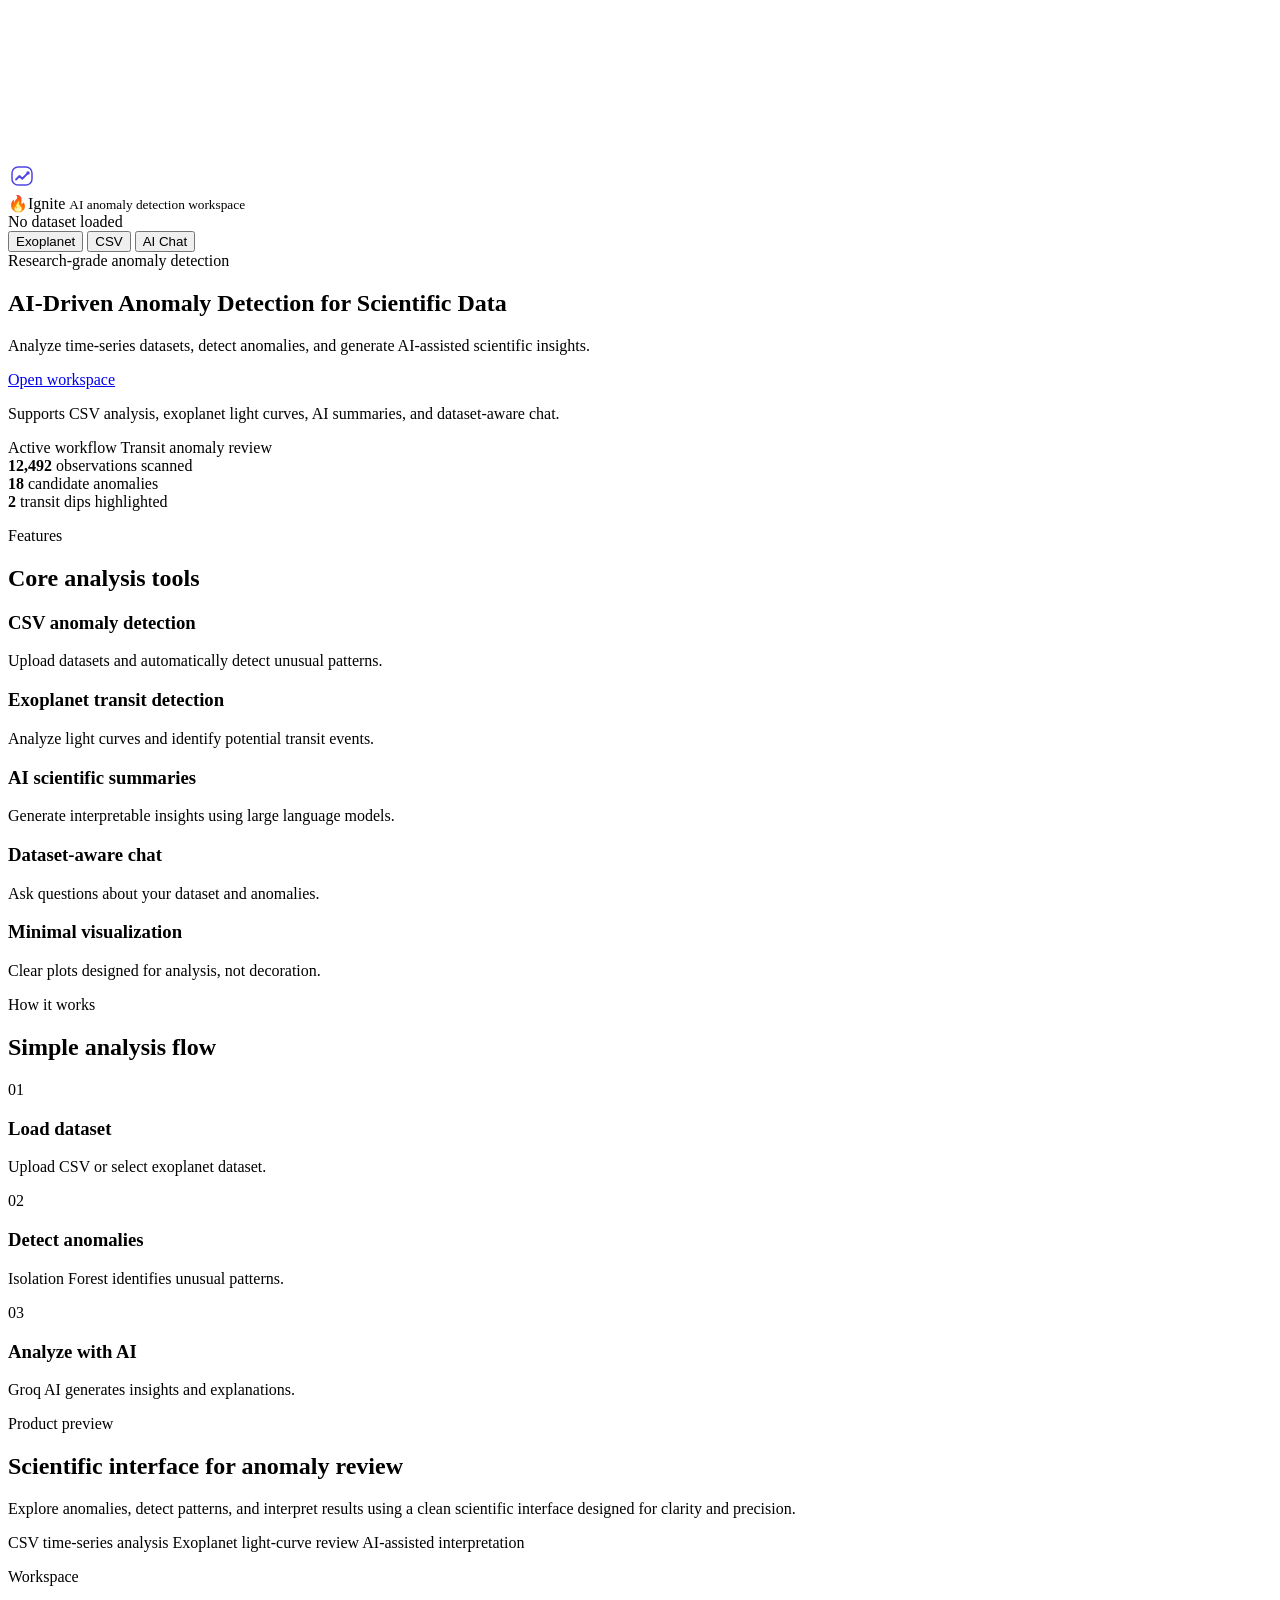
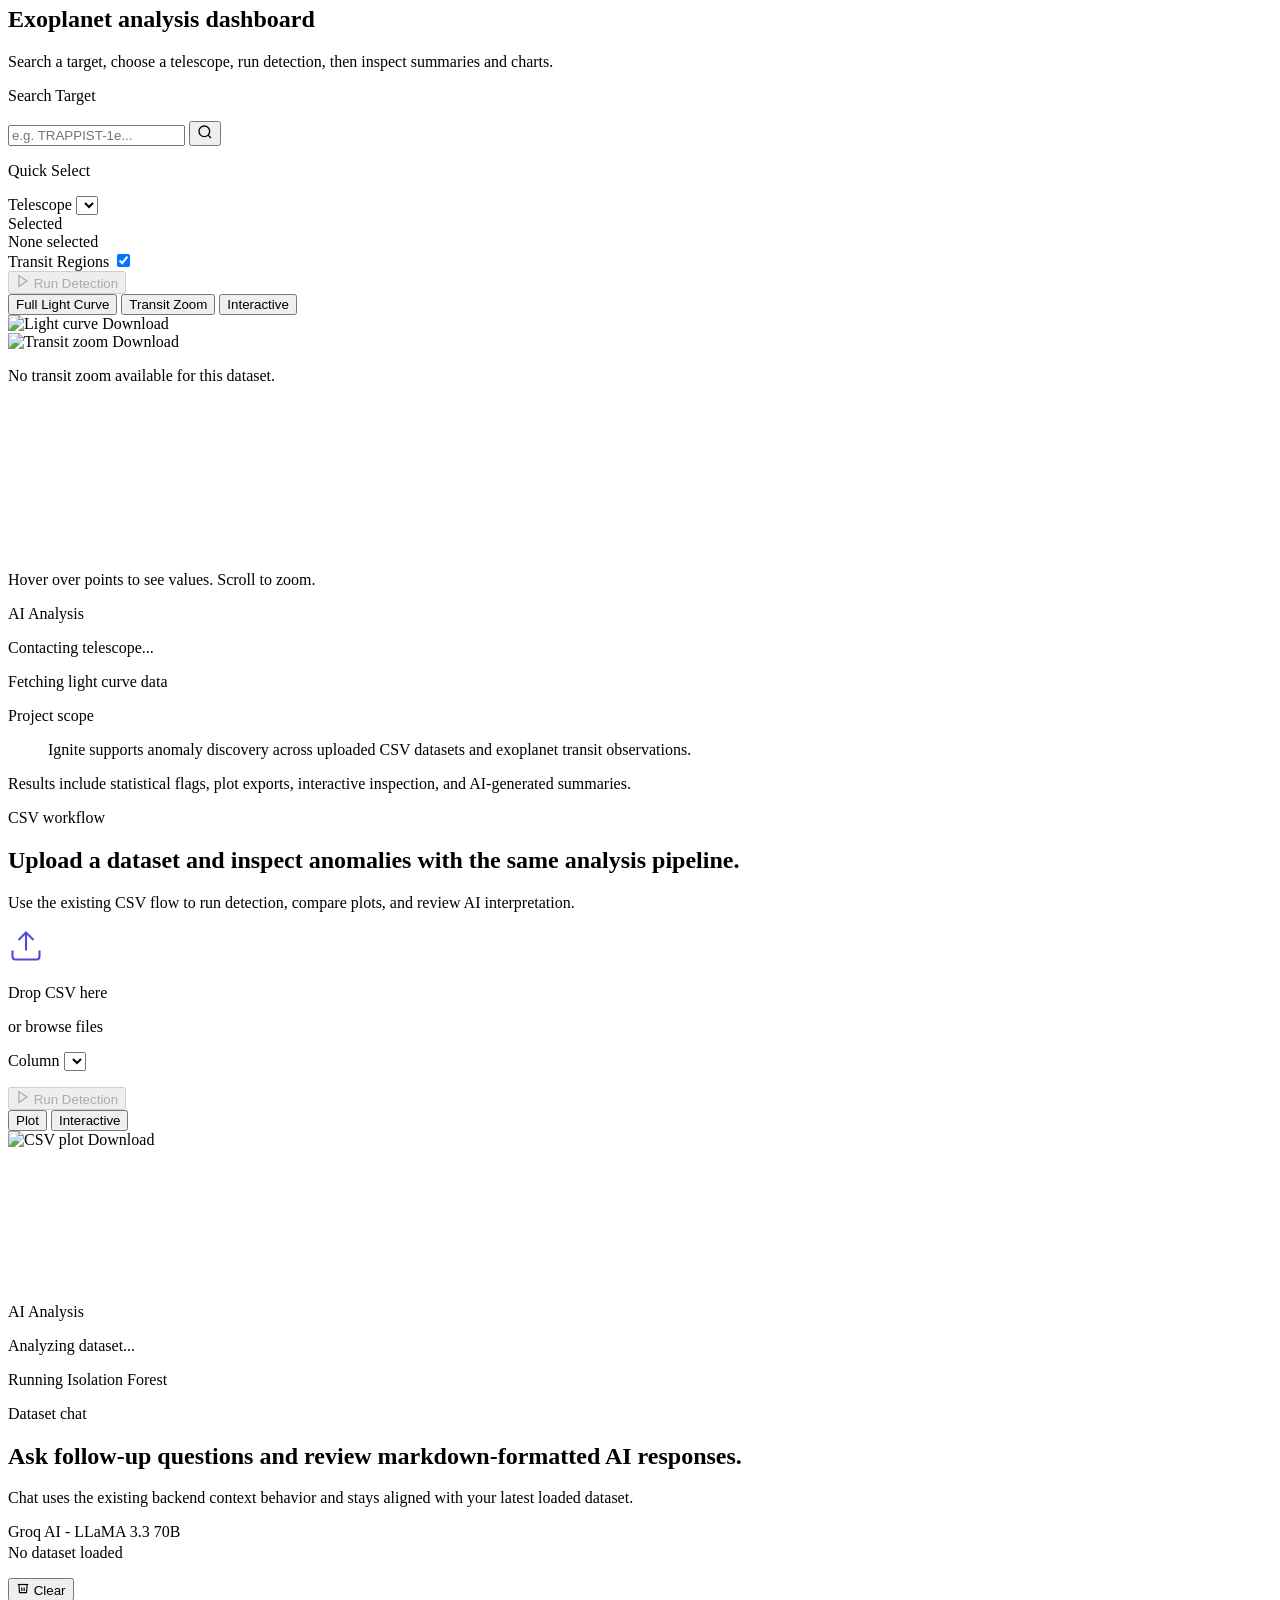
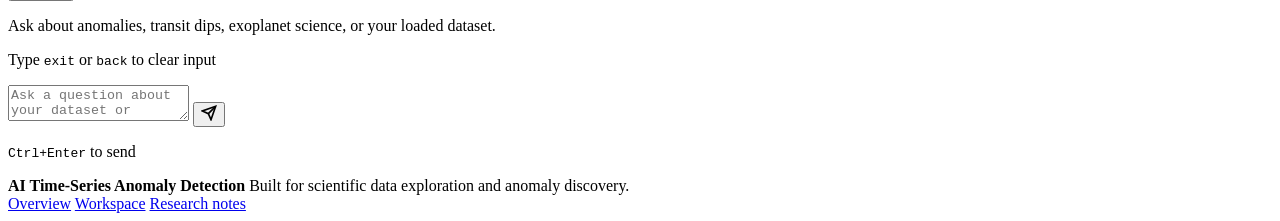
==== frontend/index.html @ 9e77a652 "Final" ====
<!DOCTYPE html>
<html lang="en">
<head>
  <meta charset="UTF-8" />
  <meta name="viewport" content="width=device-width, initial-scale=1.0" />
  <meta name="description" content="Ignite: Research-grade AI-driven time-series anomaly detection platform. Analyze exoplanet datasets or upload CSVs for automated insights." />
  <title>&#128293;Ignite - AI Anomaly Detection</title>
  <link rel="icon" href="/static/favicon.svg" type="image/svg+xml" />
  <link rel="stylesheet" href="/static/style.css" />
  <link rel="preconnect" href="https://fonts.googleapis.com" />
  <link rel="preconnect" href="https://fonts.gstatic.com" crossorigin />
  <link href="https://fonts.googleapis.com/css2?family=Inter:wght@400;500;600;700;800&display=swap" rel="stylesheet" />
  <script src="https://cdn.jsdelivr.net/npm/chart.js@4.4.0/dist/chart.umd.min.js"></script>
  <script src="https://cdn.jsdelivr.net/npm/marked/marked.min.js"></script>
</head>
<body id="top">
  <canvas id="nebula"></canvas>

  <header class="topbar">
    <div class="topbar-left">
      <div class="logo">
        <svg width="28" height="28" viewBox="0 0 28 28" fill="none" aria-hidden="true">
          <rect x="4" y="5" width="20" height="18" rx="6" stroke="#4f46e5" stroke-width="1.5"/>
          <path d="M8 17.5L11.5 14L14.25 16.75L20 11" stroke="#4f46e5" stroke-width="1.8" stroke-linecap="round" stroke-linejoin="round"/>
          <circle cx="20" cy="11" r="1.7" fill="#4f46e5"/>
        </svg>
        <div>
          <span>&#128293;Ignite</span>
          <small>AI anomaly detection workspace</small>
        </div>
      </div>
      <div class="topbar-pill" id="mission-pill">
        <span class="pill-dot"></span>
        <span id="mission-text">No dataset loaded</span>
      </div>
    </div>
    <nav class="topbar-nav">
      <button class="nav-btn active" data-view="exoplanet">Exoplanet</button>
      <button class="nav-btn" data-view="csv">CSV</button>
      <button class="nav-btn" data-view="chat">AI Chat</button>
    </nav>
  </header>

  <main id="view-exoplanet" class="view active">
    <section class="hero-shell">
      <div class="hero-copy">
        <div class="eyebrow">Research-grade anomaly detection</div>
        <h1>AI-Driven Anomaly Detection for Scientific Data</h1>
        <p class="hero-text">
          Analyze time-series datasets, detect anomalies, and generate AI-assisted scientific insights.
        </p>
        <div class="hero-actions">
          <a class="primary-cta" href="#workspace">Open workspace</a>
          <p class="hero-note">Supports CSV analysis, exoplanet light curves, AI summaries, and dataset-aware chat.</p>
        </div>
      </div>
      <div class="hero-visual">
        <div class="preview-panel">
          <div class="preview-header">
            <span>Active workflow</span>
            <span>Transit anomaly review</span>
          </div>
          <div class="preview-chart">
            <span class="preview-grid"></span>
            <span class="preview-line"></span>
            <span class="preview-point point-a"></span>
            <span class="preview-point point-b"></span>
            <span class="preview-point point-c"></span>
          </div>
          <div class="preview-metrics">
            <div>
              <strong>12,492</strong>
              <span>observations scanned</span>
            </div>
            <div>
              <strong>18</strong>
              <span>candidate anomalies</span>
            </div>
            <div>
              <strong>2</strong>
              <span>transit dips highlighted</span>
            </div>
          </div>
        </div>
      </div>
    </section>

    <section class="info-grid">
      <article class="info-card">
        <p class="section-tag">Features</p>
        <h2>Core analysis tools</h2>
        <div class="feature-list">
          <div class="feature-item">
            <span class="feature-icon"></span>
            <div>
              <h3>CSV anomaly detection</h3>
              <p>Upload datasets and automatically detect unusual patterns.</p>
            </div>
          </div>
          <div class="feature-item">
            <span class="feature-icon"></span>
            <div>
              <h3>Exoplanet transit detection</h3>
              <p>Analyze light curves and identify potential transit events.</p>
            </div>
          </div>
          <div class="feature-item">
            <span class="feature-icon"></span>
            <div>
              <h3>AI scientific summaries</h3>
              <p>Generate interpretable insights using large language models.</p>
            </div>
          </div>
          <div class="feature-item">
            <span class="feature-icon"></span>
            <div>
              <h3>Dataset-aware chat</h3>
              <p>Ask questions about your dataset and anomalies.</p>
            </div>
          </div>
          <div class="feature-item">
            <span class="feature-icon"></span>
            <div>
              <h3>Minimal visualization</h3>
              <p>Clear plots designed for analysis, not decoration.</p>
            </div>
          </div>
        </div>
      </article>

      <article class="info-card">
        <p class="section-tag">How it works</p>
        <h2>Simple analysis flow</h2>
        <div class="steps-list">
          <div class="step-item">
            <span class="step-num">01</span>
            <div>
              <h3>Load dataset</h3>
              <p>Upload CSV or select exoplanet dataset.</p>
            </div>
          </div>
          <div class="step-item">
            <span class="step-num">02</span>
            <div>
              <h3>Detect anomalies</h3>
              <p>Isolation Forest identifies unusual patterns.</p>
            </div>
          </div>
          <div class="step-item">
            <span class="step-num">03</span>
            <div>
              <h3>Analyze with AI</h3>
              <p>Groq AI generates insights and explanations.</p>
            </div>
          </div>
        </div>
      </article>
    </section>

    <section class="product-preview">
      <div class="preview-copy">
        <p class="section-tag">Product preview</p>
        <h2>Scientific interface for anomaly review</h2>
        <p>
          Explore anomalies, detect patterns, and interpret results using a clean scientific interface designed for
          clarity and precision.
        </p>
      </div>
      <div class="trust-strip">
        <span>CSV time-series analysis</span>
        <span>Exoplanet light-curve review</span>
        <span>AI-assisted interpretation</span>
      </div>
    </section>

    <section id="workspace" class="workspace-shell">
      <div class="workspace-head">
        <div>
          <p class="section-tag">Workspace</p>
          <h2>Exoplanet analysis dashboard</h2>
        </div>
        <p class="workspace-note">Search a target, choose a telescope, run detection, then inspect summaries and charts.</p>
      </div>

      <div class="workspace-grid">
        <aside class="sidebar">
          <div class="sidebar-section">
            <p class="sidebar-label">Search Target</p>
            <div class="search-row">
              <input id="planet-search" type="text" placeholder="e.g. TRAPPIST-1e..." autocomplete="off" />
              <button id="btn-search" class="icon-btn" title="Search">
                <svg width="16" height="16" fill="none" stroke="currentColor" stroke-width="2" viewBox="0 0 24 24">
                  <circle cx="11" cy="11" r="8"/><path d="m21 21-4.35-4.35"/>
                </svg>
              </button>
            </div>
            <div id="search-results" class="search-results hidden"></div>
          </div>

          <div class="sidebar-section">
            <p class="sidebar-label">Quick Select</p>
            <div id="planet-cards" class="planet-cards"></div>
          </div>
        </aside>

        <div class="content-area">
          <div class="controls-bar">
            <div class="control-group">
              <label class="ctrl-label">Telescope</label>
              <select id="telescope-select" class="ctrl-select"></select>
            </div>
            <div class="control-group">
              <label class="ctrl-label">Selected</label>
              <div id="selected-planet-display" class="selected-pill">None selected</div>
            </div>
            <div class="control-group toggle-group">
              <label class="ctrl-label">Transit Regions</label>
              <label class="toggle">
                <input type="checkbox" id="transit-toggle" checked />
                <span class="toggle-track"><span class="toggle-thumb"></span></span>
              </label>
            </div>
            <button id="btn-run-exoplanet" class="run-btn" disabled>
              <span class="run-btn-inner">
                <svg width="14" height="14" fill="none" stroke="currentColor" stroke-width="2.2" viewBox="0 0 24 24"><polygon points="5 3 19 12 5 21 5 3"/></svg>
                Run Detection
              </span>
              <span class="run-progress"></span>
            </button>
          </div>

          <div id="exoplanet-results" class="results-zone hidden">
            <div id="exo-stats" class="stats-row"></div>

            <div class="plot-tabs">
              <button class="plot-tab active" data-plot="full">Full Light Curve</button>
              <button class="plot-tab" data-plot="transit" id="transit-tab-btn">Transit Zoom</button>
              <button class="plot-tab" data-plot="interactive">Interactive</button>
            </div>

            <div id="plot-full" class="plot-panel active">
              <div class="plot-img-wrap">
                <img id="img-full" src="" alt="Light curve" />
                <a id="dl-full" class="dl-btn" download="lightcurve.png">Download</a>
              </div>
            </div>

            <div id="plot-transit" class="plot-panel hidden">
              <div class="plot-img-wrap">
                <img id="img-transit" src="" alt="Transit zoom" />
                <a id="dl-transit" class="dl-btn" download="transit_zoom.png">Download</a>
              </div>
              <p id="no-transit-msg" class="dim-note hidden">No transit zoom available for this dataset.</p>
            </div>

            <div id="plot-interactive" class="plot-panel hidden">
              <div class="chart-wrap">
                <canvas id="interactiveChart"></canvas>
              </div>
              <p class="dim-note">Hover over points to see values. Scroll to zoom.</p>
            </div>

            <div class="ai-card" id="exo-ai-card">
              <div class="ai-card-header">
                <span class="ai-icon">AI</span> Analysis
              </div>
              <div class="ai-card-body markdown-body" id="exo-ai-body"></div>
            </div>
          </div>

          <div id="exo-loading" class="loading-overlay hidden">
            <div class="loading-orb"></div>
            <p id="loading-text" class="loading-text">Contacting telescope...</p>
            <p class="loading-sub">Fetching light curve data</p>
          </div>
        </div>
      </div>
    </section>

    <section class="social-proof">
      <div class="proof-card">
        <p class="section-tag">Project scope</p>
        <blockquote>
          Ignite supports anomaly discovery across uploaded CSV datasets and exoplanet transit observations.
        </blockquote>
        <p class="proof-meta">Results include statistical flags, plot exports, interactive inspection, and AI-generated summaries.</p>
      </div>
    </section>
  </main>

  <main id="view-csv" class="view hidden">
    <section class="tool-shell">
      <div class="tool-header">
        <div>
          <p class="section-tag">CSV workflow</p>
          <h1>Upload a dataset and inspect anomalies with the same analysis pipeline.</h1>
        </div>
        <p class="tool-note">Use the existing CSV flow to run detection, compare plots, and review AI interpretation.</p>
      </div>

      <div class="content-area solo">
        <div class="upload-panel">
          <div class="upload-zone" id="upload-zone">
            <input type="file" id="csv-file" accept=".csv" hidden />
            <div class="upload-icon-wrap">
              <svg width="36" height="36" fill="none" stroke="#4f46e5" stroke-width="1.4" viewBox="0 0 24 24">
                <path d="M21 15v4a2 2 0 0 1-2 2H5a2 2 0 0 1-2-2v-4"/>
                <polyline points="17 8 12 3 7 8"/>
                <line x1="12" y1="3" x2="12" y2="15"/>
              </svg>
            </div>
            <p class="upload-title">Drop CSV here</p>
            <p class="upload-sub">or <span class="link" id="upload-trigger">browse files</span></p>
            <p id="file-name-display" class="file-chosen"></p>
          </div>

          <div id="col-row" class="control-group hidden" style="margin-top:1rem;">
            <label class="ctrl-label">Column</label>
            <select id="col-select" class="ctrl-select"></select>
          </div>

          <button id="btn-run-csv" class="run-btn" disabled style="margin-top:1rem;">
            <span class="run-btn-inner">
              <svg width="14" height="14" fill="none" stroke="currentColor" stroke-width="2.2" viewBox="0 0 24 24"><polygon points="5 3 19 12 5 21 5 3"/></svg>
              Run Detection
            </span>
            <span class="run-progress"></span>
          </button>
        </div>

        <div id="csv-results" class="results-zone hidden">
          <div id="csv-stats" class="stats-row"></div>

          <div class="plot-tabs">
            <button class="plot-tab active" data-plot="csv-full">Plot</button>
            <button class="plot-tab" data-plot="csv-interactive">Interactive</button>
          </div>

          <div id="plot-csv-full" class="plot-panel active">
            <div class="plot-img-wrap">
              <img id="img-csv" src="" alt="CSV plot" />
              <a id="dl-csv" class="dl-btn" download="anomaly_detection.png">Download</a>
            </div>
          </div>

          <div id="plot-csv-interactive" class="plot-panel hidden">
            <div class="chart-wrap">
              <canvas id="csvChart"></canvas>
            </div>
          </div>

          <div class="ai-card">
            <div class="ai-card-header"><span class="ai-icon">AI</span> Analysis</div>
            <div class="ai-card-body markdown-body" id="csv-ai-body"></div>
          </div>
        </div>

        <div id="csv-loading" class="loading-overlay hidden">
          <div class="loading-orb"></div>
          <p class="loading-text">Analyzing dataset...</p>
          <p class="loading-sub">Running Isolation Forest</p>
        </div>
      </div>
    </section>
  </main>

  <main id="view-chat" class="view hidden">
    <section class="tool-shell">
      <div class="tool-header">
        <div>
          <p class="section-tag">Dataset chat</p>
          <h1>Ask follow-up questions and review markdown-formatted AI responses.</h1>
        </div>
        <p class="tool-note">Chat uses the existing backend context behavior and stays aligned with your latest loaded dataset.</p>
      </div>

      <div class="content-area solo">
        <div class="chat-shell">
          <div class="chat-topbar">
            <div>
              <p class="sidebar-label" style="margin:0">Groq AI - LLaMA 3.3 70B</p>
              <p id="chat-ctx-line" class="dim-note" style="margin-top:3px">No dataset loaded</p>
            </div>
            <button id="btn-clear-chat" class="icon-btn ghost">
              <svg width="14" height="14" fill="none" stroke="currentColor" stroke-width="2" viewBox="0 0 24 24">
                <polyline points="3 6 5 6 21 6"/><path d="M19 6l-1 14H6L5 6"/><path d="M10 11v6m4-6v6"/>
              </svg>
              Clear
            </button>
          </div>

          <div id="chat-messages" class="chat-messages">
            <div class="chat-intro">
              <p>Ask about anomalies, transit dips, exoplanet science, or your loaded dataset.</p>
              <p class="dim-note" style="margin-top:.4rem">Type <kbd>exit</kbd> or <kbd>back</kbd> to clear input</p>
            </div>
          </div>

          <div class="chat-input-area">
            <textarea id="chat-input" rows="2" placeholder="Ask a question about your dataset or exoplanet science..."></textarea>
            <button id="btn-send" class="send-btn">
              <svg width="16" height="16" fill="none" stroke="currentColor" stroke-width="2.5" viewBox="0 0 24 24">
                <line x1="22" y1="2" x2="11" y2="13"/><polygon points="22 2 15 22 11 13 2 9 22 2"/>
              </svg>
            </button>
          </div>
          <p class="dim-note chat-help">
            <kbd>Ctrl+Enter</kbd> to send
          </p>
        </div>
      </div>
    </section>
  </main>

  <footer class="site-footer">
    <div>
      <strong>AI Time-Series Anomaly Detection</strong>
      <span>Built for scientific data exploration and anomaly discovery.</span>
    </div>
    <div class="footer-links">
      <a href="#top">Overview</a>
      <a href="#workspace">Workspace</a>
      <a href="#top">Research notes</a>
    </div>
  </footer>

  <script src="/static/app.js"></script>
</body>
</html>
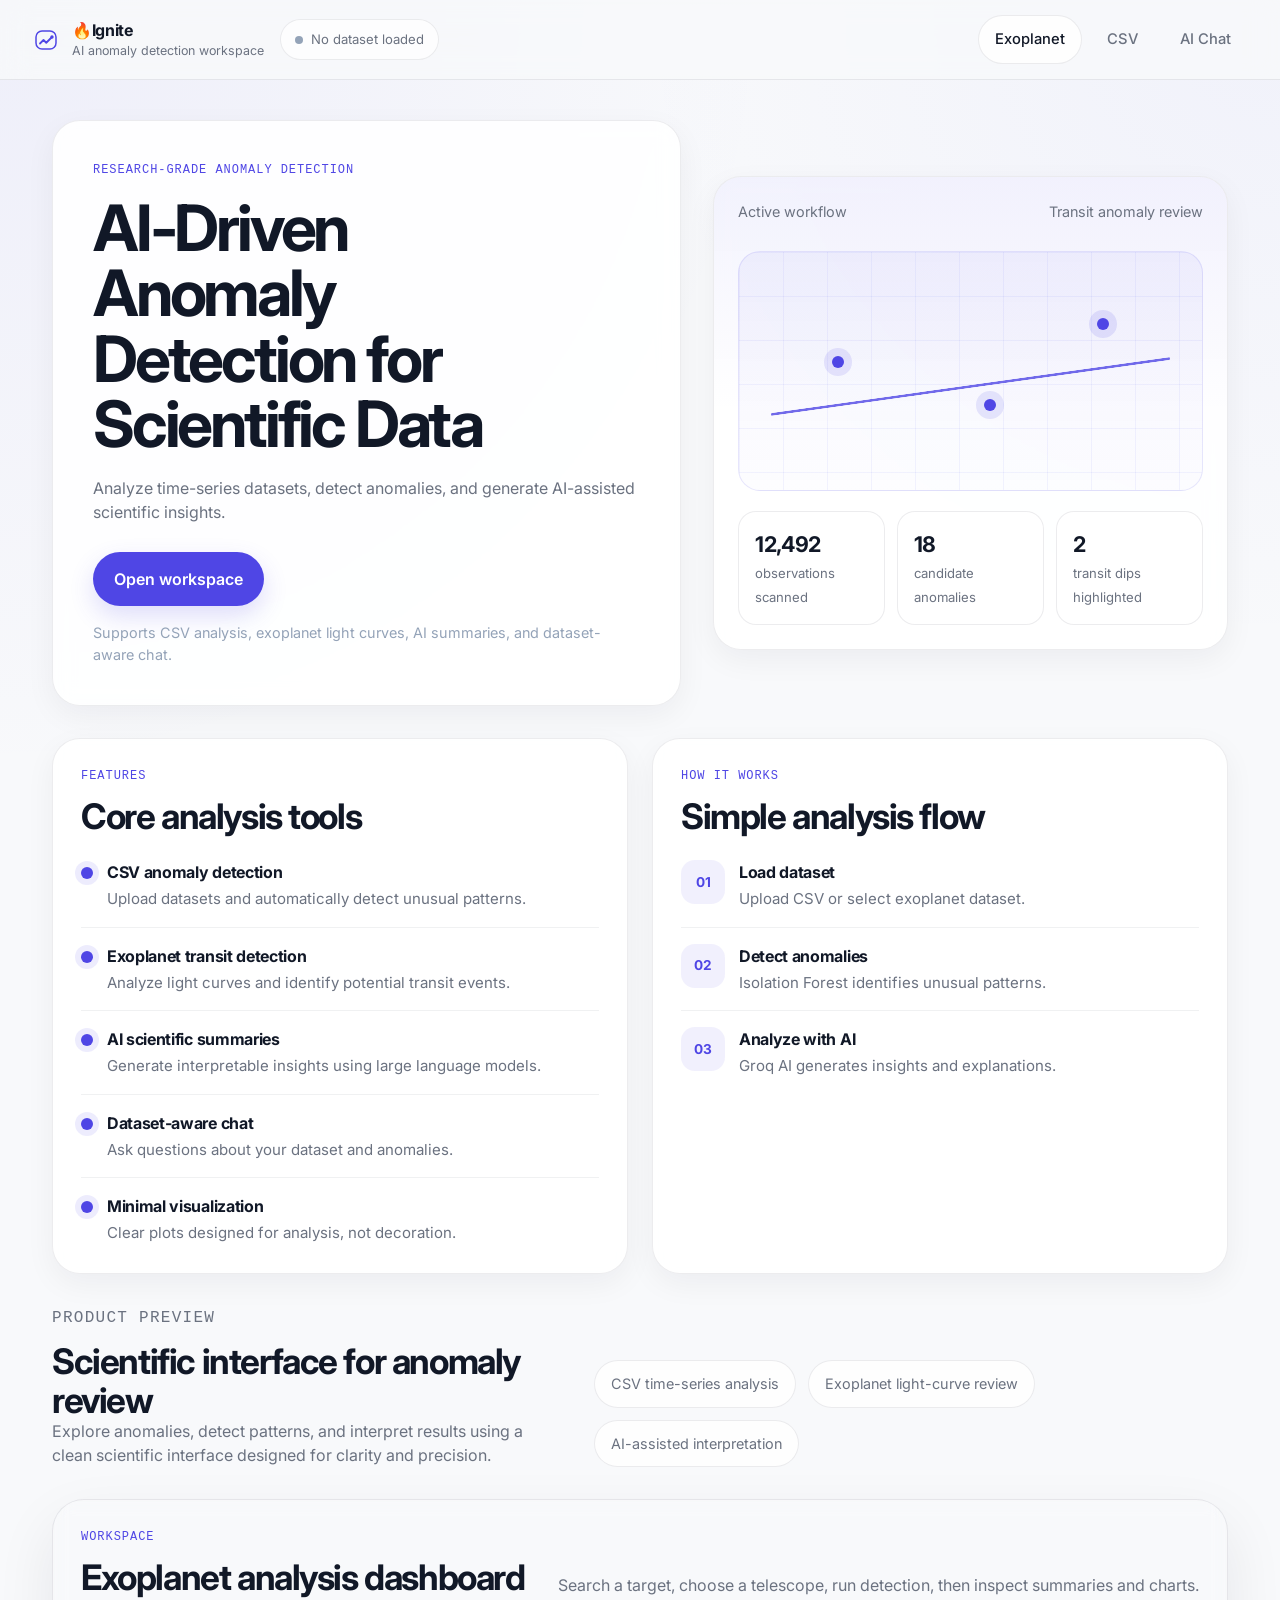
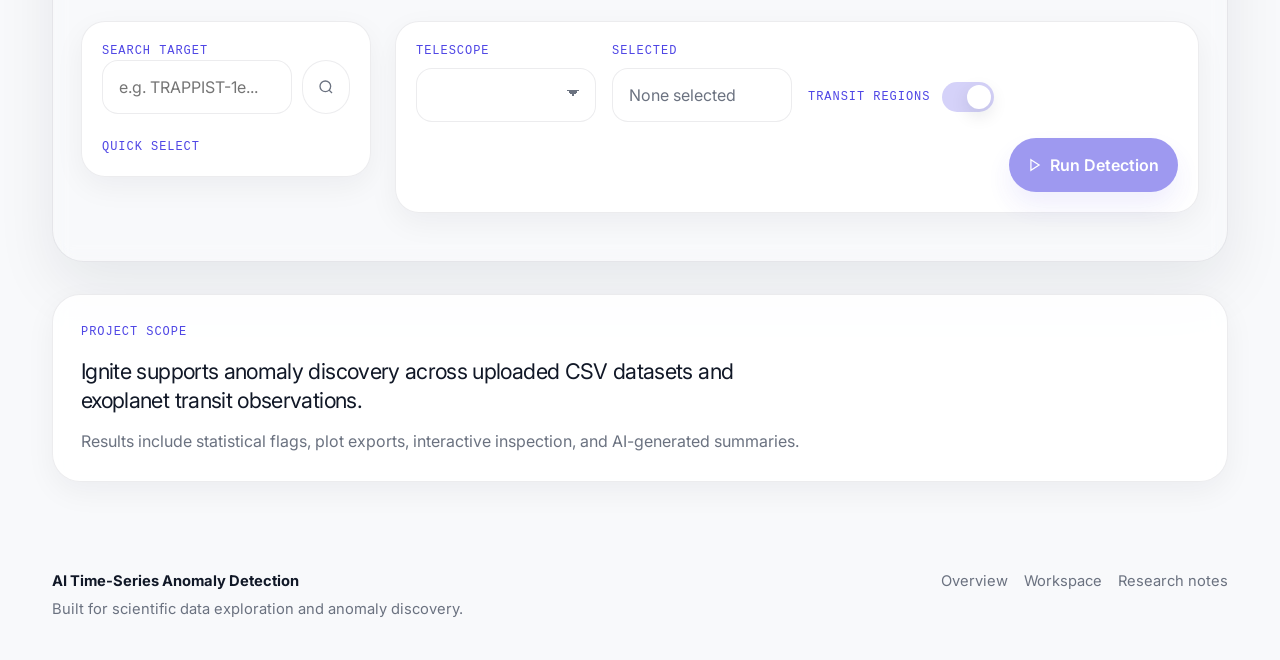
==== commit b3b5ddc4: "fixed few bugs" ====
--- a/frontend/index.html
+++ b/frontend/index.html
@@ -5,8 +5,8 @@
   <meta name="viewport" content="width=device-width, initial-scale=1.0" />
   <meta name="description" content="Ignite: Research-grade AI-driven time-series anomaly detection platform. Analyze exoplanet datasets or upload CSVs for automated insights." />
   <title>&#128293;Ignite - AI Anomaly Detection</title>
-  <link rel="icon" href="/static/favicon.svg" type="image/svg+xml" />
-  <link rel="stylesheet" href="/static/style.css" />
+  <link rel="icon" href="favicon.svg" type="image/svg+xml" />
+  <link rel="stylesheet" href="style.css" />
   <link rel="preconnect" href="https://fonts.googleapis.com" />
   <link rel="preconnect" href="https://fonts.gstatic.com" crossorigin />
   <link href="https://fonts.googleapis.com/css2?family=Inter:wght@400;500;600;700;800&display=swap" rel="stylesheet" />
@@ -424,6 +424,6 @@
     </div>
   </footer>
 
-  <script src="/static/app.js"></script>
+  <script src="app.js"></script>
 </body>
 </html>
--- a/frontend/style.css
+++ b/frontend/style.css
@@ -0,0 +1,1369 @@
+:root {
+  --bg: #f8f9fb;
+  --bg-alt: #eef2ff;
+  --surface: rgba(255, 255, 255, 0.88);
+  --surface-strong: #ffffff;
+  --surface-soft: #f3f5f8;
+  --border: rgba(15, 23, 42, 0.08);
+  --border-strong: rgba(79, 70, 229, 0.18);
+  --text: #111827;
+  --text-soft: #6b7280;
+  --text-faint: #94a3b8;
+  --accent: #4f46e5;
+  --accent-soft: rgba(79, 70, 229, 0.08);
+  --accent-line: rgba(79, 70, 229, 0.16);
+  --success: #16a34a;
+  --danger: #dc2626;
+  --red: #dc2626;
+  --green: #16a34a;
+  --shadow-sm: 0 10px 30px rgba(15, 23, 42, 0.05);
+  --shadow-lg: 0 24px 60px rgba(15, 23, 42, 0.08);
+  --radius-sm: 14px;
+  --radius-md: 20px;
+  --radius-lg: 28px;
+  --font: "Inter", sans-serif;
+  --mono: "SFMono-Regular", Consolas, "Liberation Mono", Menlo, monospace;
+  --topbar-h: 80px;
+  --maxw: 1240px;
+}
+
+*, *::before, *::after {
+  box-sizing: border-box;
+  margin: 0;
+  padding: 0;
+}
+
+html {
+  font-size: 16px;
+  scroll-behavior: smooth;
+}
+
+body {
+  min-height: 100vh;
+  font-family: var(--font);
+  color: var(--text);
+  background:
+    radial-gradient(circle at top left, rgba(79, 70, 229, 0.06), transparent 30%),
+    radial-gradient(circle at top right, rgba(99, 102, 241, 0.05), transparent 25%),
+    var(--bg);
+  line-height: 1.5;
+}
+
+#nebula {
+  display: none;
+}
+
+a {
+  color: inherit;
+  text-decoration: none;
+}
+
+button,
+input,
+select,
+textarea {
+  font: inherit;
+}
+
+.topbar {
+  position: sticky;
+  top: 0;
+  z-index: 100;
+  height: var(--topbar-h);
+  display: flex;
+  align-items: center;
+  justify-content: space-between;
+  gap: 1.5rem;
+  padding: 0 32px;
+  background: rgba(248, 249, 251, 0.82);
+  backdrop-filter: blur(14px);
+  border-bottom: 1px solid var(--border);
+}
+
+.topbar-left {
+  display: flex;
+  align-items: center;
+  gap: 16px;
+  min-width: 0;
+}
+
+.logo {
+  display: flex;
+  align-items: center;
+  gap: 12px;
+}
+
+.logo > div {
+  display: flex;
+  flex-direction: column;
+}
+
+.logo span {
+  font-size: 1rem;
+  font-weight: 700;
+  letter-spacing: -0.02em;
+}
+
+.logo small {
+  color: var(--text-soft);
+  font-size: 0.78rem;
+}
+
+.topbar-pill {
+  display: flex;
+  align-items: center;
+  gap: 8px;
+  max-width: 320px;
+  min-width: 0;
+  padding: 10px 14px;
+  border: 1px solid var(--border);
+  border-radius: 999px;
+  background: rgba(255, 255, 255, 0.65);
+  color: var(--text-soft);
+  font-size: 0.82rem;
+  white-space: nowrap;
+  overflow: hidden;
+  text-overflow: ellipsis;
+}
+
+.topbar-pill.active {
+  border-color: var(--border-strong);
+  color: var(--text);
+}
+
+.pill-dot {
+  width: 8px;
+  height: 8px;
+  border-radius: 50%;
+  background: var(--text-faint);
+  flex-shrink: 0;
+}
+
+.topbar-pill.active .pill-dot {
+  background: var(--accent);
+}
+
+.topbar-nav {
+  display: flex;
+  align-items: center;
+  gap: 8px;
+}
+
+.nav-btn,
+.plot-tab,
+.icon-btn,
+.run-btn,
+.send-btn,
+.dl-btn,
+.primary-cta {
+  border: 1px solid transparent;
+  border-radius: 999px;
+  transition: all 220ms ease;
+}
+
+.nav-btn {
+  padding: 12px 16px;
+  background: transparent;
+  color: var(--text-soft);
+  cursor: pointer;
+  font-size: 0.92rem;
+  font-weight: 500;
+}
+
+.nav-btn:hover,
+.nav-btn.active {
+  color: var(--text);
+  background: rgba(255, 255, 255, 0.72);
+  border-color: var(--border);
+}
+
+.view {
+  max-width: var(--maxw);
+  margin: 0 auto;
+  padding: 40px 32px 56px;
+}
+
+.view.hidden {
+  display: none;
+}
+
+.hero-shell,
+.info-grid,
+.product-preview,
+.workspace-shell,
+.social-proof,
+.tool-shell {
+  margin-bottom: 32px;
+}
+
+.hero-shell {
+  display: grid;
+  grid-template-columns: minmax(0, 1.1fr) minmax(320px, 0.9fr);
+  gap: 32px;
+  align-items: center;
+}
+
+.hero-copy,
+.preview-panel,
+.info-card,
+.workspace-shell,
+.proof-card,
+.tool-shell,
+.sidebar,
+.controls-bar,
+.results-zone,
+.upload-panel,
+.chat-shell {
+  border: 1px solid var(--border);
+  background: var(--surface);
+  box-shadow: var(--shadow-sm);
+  backdrop-filter: blur(10px);
+}
+
+.hero-copy,
+.preview-panel,
+.info-card,
+.proof-card,
+.tool-shell {
+  border-radius: var(--radius-lg);
+}
+
+.hero-copy {
+  padding: 40px;
+}
+
+.eyebrow,
+.section-tag,
+.sidebar-label,
+.ctrl-label,
+.chat-role,
+.stat-k,
+.ai-card-header {
+  font-family: var(--mono);
+  font-size: 0.75rem;
+  color: var(--accent);
+  text-transform: uppercase;
+  letter-spacing: 0.08em;
+}
+
+.hero-copy h1,
+.tool-header h1 {
+  margin-top: 16px;
+  font-size: clamp(2.5rem, 5vw, 4.4rem);
+  line-height: 1.02;
+  letter-spacing: -0.05em;
+  max-width: 11ch;
+}
+
+.hero-text,
+.preview-copy p,
+.tool-note,
+.workspace-note,
+.proof-meta {
+  color: var(--text-soft);
+  font-size: 1rem;
+}
+
+.hero-text {
+  margin-top: 20px;
+  max-width: 60ch;
+}
+
+.hero-actions {
+  margin-top: 28px;
+  display: flex;
+  flex-wrap: wrap;
+  align-items: center;
+  gap: 16px;
+}
+
+.primary-cta {
+  display: inline-flex;
+  align-items: center;
+  justify-content: center;
+  padding: 14px 20px;
+  background: var(--accent);
+  color: #fff;
+  font-weight: 600;
+  box-shadow: 0 10px 24px rgba(79, 70, 229, 0.18);
+}
+
+.primary-cta:hover {
+  transform: translateY(-1px);
+  background: #4338ca;
+}
+
+.hero-note {
+  color: var(--text-faint);
+  font-size: 0.9rem;
+}
+
+.preview-panel {
+  padding: 24px;
+  position: relative;
+  overflow: hidden;
+}
+
+.preview-panel::before {
+  content: "";
+  position: absolute;
+  inset: 0;
+  background: linear-gradient(180deg, rgba(79, 70, 229, 0.07), transparent 50%);
+  pointer-events: none;
+}
+
+.preview-header,
+.preview-metrics {
+  position: relative;
+  z-index: 1;
+}
+
+.preview-header {
+  display: flex;
+  justify-content: space-between;
+  gap: 12px;
+  color: var(--text-soft);
+  font-size: 0.9rem;
+}
+
+.preview-chart {
+  position: relative;
+  margin: 28px 0 20px;
+  height: 240px;
+  border-radius: 22px;
+  background: linear-gradient(180deg, rgba(79, 70, 229, 0.06), rgba(79, 70, 229, 0.01));
+  border: 1px solid rgba(79, 70, 229, 0.12);
+  overflow: hidden;
+}
+
+.preview-grid {
+  position: absolute;
+  inset: 0;
+  background-image:
+    linear-gradient(to right, rgba(99, 102, 241, 0.08) 1px, transparent 1px),
+    linear-gradient(to bottom, rgba(99, 102, 241, 0.08) 1px, transparent 1px);
+  background-size: 44px 44px;
+}
+
+.preview-line {
+  position: absolute;
+  left: 32px;
+  right: 32px;
+  top: 56%;
+  height: 2px;
+  background: transparent;
+  border-top: 3px solid rgba(79, 70, 229, 0.8);
+  border-radius: 999px;
+  transform: skewY(-8deg);
+}
+
+.preview-point {
+  position: absolute;
+  width: 12px;
+  height: 12px;
+  border-radius: 50%;
+  background: var(--accent);
+  box-shadow: 0 0 0 8px rgba(79, 70, 229, 0.12);
+}
+
+.point-a { left: 20%; top: 44%; }
+.point-b { left: 53%; top: 62%; }
+.point-c { right: 20%; top: 28%; }
+
+.preview-metrics {
+  display: grid;
+  grid-template-columns: repeat(3, 1fr);
+  gap: 12px;
+}
+
+.preview-metrics div {
+  padding: 16px;
+  border-radius: 18px;
+  background: rgba(255, 255, 255, 0.75);
+  border: 1px solid var(--border);
+}
+
+.preview-metrics strong {
+  display: block;
+  font-size: 1.35rem;
+  letter-spacing: -0.03em;
+}
+
+.preview-metrics span {
+  color: var(--text-soft);
+  font-size: 0.82rem;
+}
+
+.info-grid {
+  display: grid;
+  grid-template-columns: repeat(2, minmax(0, 1fr));
+  gap: 24px;
+}
+
+.info-card {
+  padding: 28px;
+}
+
+.info-card h2,
+.preview-copy h2,
+.workspace-head h2 {
+  margin-top: 12px;
+  font-size: clamp(1.6rem, 3vw, 2.2rem);
+  line-height: 1.1;
+  letter-spacing: -0.04em;
+}
+
+.feature-list,
+.steps-list {
+  margin-top: 24px;
+  display: grid;
+  gap: 16px;
+}
+
+.feature-item,
+.step-item {
+  display: grid;
+  grid-template-columns: auto 1fr;
+  gap: 14px;
+  align-items: start;
+  padding-top: 16px;
+  border-top: 1px solid rgba(15, 23, 42, 0.06);
+}
+
+.feature-item:first-child,
+.step-item:first-child {
+  padding-top: 0;
+  border-top: 0;
+}
+
+.feature-icon {
+  width: 12px;
+  height: 12px;
+  margin-top: 7px;
+  border-radius: 50%;
+  background: var(--accent);
+  box-shadow: 0 0 0 6px rgba(79, 70, 229, 0.1);
+}
+
+.feature-item h3,
+.step-item h3 {
+  font-size: 1rem;
+  letter-spacing: -0.02em;
+}
+
+.feature-item p,
+.step-item p {
+  margin-top: 4px;
+  color: var(--text-soft);
+  font-size: 0.94rem;
+}
+
+.step-num {
+  display: inline-flex;
+  align-items: center;
+  justify-content: center;
+  min-width: 44px;
+  height: 44px;
+  border-radius: 14px;
+  background: var(--accent-soft);
+  color: var(--accent);
+  font-weight: 700;
+  font-size: 0.85rem;
+}
+
+.product-preview {
+  display: grid;
+  grid-template-columns: minmax(0, 0.9fr) minmax(0, 1.1fr);
+  gap: 24px;
+  align-items: end;
+}
+
+.preview-copy {
+  padding-right: 24px;
+}
+
+.trust-strip {
+  display: flex;
+  flex-wrap: wrap;
+  gap: 12px;
+  justify-content: flex-start;
+}
+
+.trust-strip span {
+  padding: 12px 16px;
+  border-radius: 999px;
+  background: rgba(255, 255, 255, 0.78);
+  border: 1px solid var(--border);
+  color: var(--text-soft);
+  font-size: 0.9rem;
+}
+
+.workspace-shell {
+  padding: 28px;
+  border-radius: 32px;
+  background: linear-gradient(180deg, rgba(255, 255, 255, 0.74), rgba(255, 255, 255, 0.9));
+  box-shadow: var(--shadow-lg);
+}
+
+.workspace-head {
+  display: flex;
+  justify-content: space-between;
+  gap: 24px;
+  align-items: end;
+  margin-bottom: 24px;
+}
+
+.workspace-grid {
+  display: grid;
+  grid-template-columns: 290px minmax(0, 1fr);
+  gap: 24px;
+  align-items: start;
+}
+
+.sidebar {
+  position: sticky;
+  top: calc(var(--topbar-h) + 24px);
+  padding: 20px;
+  border-radius: 24px;
+}
+
+.sidebar-section + .sidebar-section {
+  margin-top: 24px;
+}
+
+.search-row {
+  display: flex;
+  gap: 10px;
+}
+
+.search-row input,
+.ctrl-select,
+textarea {
+  width: 100%;
+  border: 1px solid rgba(15, 23, 42, 0.08);
+  border-radius: 16px;
+  background: rgba(255, 255, 255, 0.92);
+  color: var(--text);
+  padding: 14px 16px;
+  outline: none;
+  transition: border-color 220ms ease, box-shadow 220ms ease, background 220ms ease;
+}
+
+.search-row input:focus,
+.ctrl-select:focus,
+textarea:focus {
+  border-color: rgba(79, 70, 229, 0.22);
+  box-shadow: 0 0 0 4px rgba(79, 70, 229, 0.08);
+}
+
+.icon-btn {
+  display: inline-flex;
+  align-items: center;
+  justify-content: center;
+  gap: 8px;
+  min-width: 48px;
+  padding: 12px 14px;
+  cursor: pointer;
+  color: var(--text-soft);
+  background: rgba(255, 255, 255, 0.9);
+  border-color: var(--border);
+}
+
+.icon-btn:hover {
+  background: var(--surface-strong);
+  color: var(--text);
+  border-color: rgba(79, 70, 229, 0.18);
+}
+
+.icon-btn.ghost {
+  background: rgba(255, 255, 255, 0.55);
+}
+
+.search-results {
+  margin-top: 10px;
+  border: 1px solid var(--border);
+  border-radius: 18px;
+  overflow: hidden;
+  background: var(--surface-strong);
+}
+
+.search-result-item {
+  padding: 14px 16px;
+  border-bottom: 1px solid rgba(15, 23, 42, 0.06);
+  cursor: pointer;
+  font-size: 0.92rem;
+}
+
+.search-result-item:last-child {
+  border-bottom: 0;
+}
+
+.search-result-item:hover {
+  background: rgba(79, 70, 229, 0.04);
+}
+
+.search-result-mission {
+  margin-top: 4px;
+  color: var(--text-soft);
+  font-size: 0.78rem;
+}
+
+.planet-cards {
+  display: grid;
+  gap: 10px;
+}
+
+.planet-card {
+  display: flex;
+  align-items: center;
+  gap: 10px;
+  padding: 14px 16px;
+  border: 1px solid rgba(15, 23, 42, 0.06);
+  border-radius: 18px;
+  background: rgba(255, 255, 255, 0.92);
+  cursor: pointer;
+  transition: all 220ms ease;
+}
+
+.planet-card:hover {
+  transform: translateY(-1px);
+  border-color: rgba(79, 70, 229, 0.16);
+}
+
+.planet-card.selected {
+  border-color: rgba(79, 70, 229, 0.24);
+  background: rgba(79, 70, 229, 0.06);
+}
+
+.planet-dot {
+  width: 10px;
+  height: 10px;
+  border-radius: 50%;
+  background: rgba(79, 70, 229, 0.28);
+}
+
+.planet-card.selected .planet-dot {
+  background: var(--accent);
+}
+
+.content-area {
+  min-width: 0;
+  position: relative;
+}
+
+.content-area.solo {
+  max-width: 960px;
+  margin: 0 auto;
+}
+
+.controls-bar,
+.upload-panel,
+.results-zone,
+.chat-shell {
+  border-radius: 24px;
+}
+
+.controls-bar {
+  display: flex;
+  flex-wrap: wrap;
+  align-items: end;
+  gap: 16px;
+  padding: 20px;
+  margin-bottom: 20px;
+}
+
+.control-group {
+  display: flex;
+  flex-direction: column;
+  gap: 8px;
+}
+
+.ctrl-label,
+.sidebar-label {
+  margin-bottom: 0;
+}
+
+.ctrl-select {
+  min-width: 180px;
+  appearance: none;
+  background-image: linear-gradient(45deg, transparent 50%, var(--text-soft) 50%), linear-gradient(135deg, var(--text-soft) 50%, transparent 50%);
+  background-position: calc(100% - 22px) calc(50% - 2px), calc(100% - 16px) calc(50% - 2px);
+  background-size: 6px 6px, 6px 6px;
+  background-repeat: no-repeat;
+}
+
+.selected-pill {
+  min-width: 180px;
+  padding: 14px 16px;
+  border: 1px solid rgba(15, 23, 42, 0.08);
+  border-radius: 16px;
+  background: rgba(255, 255, 255, 0.92);
+  color: var(--text-soft);
+}
+
+.selected-pill.has-value {
+  color: var(--text);
+}
+
+.toggle-group {
+  flex-direction: row;
+  align-items: center;
+  gap: 12px;
+  padding-bottom: 10px;
+}
+
+.toggle {
+  position: relative;
+  cursor: pointer;
+}
+
+.toggle input {
+  display: none;
+}
+
+.toggle-track {
+  position: relative;
+  display: block;
+  width: 52px;
+  height: 30px;
+  border-radius: 999px;
+  background: rgba(15, 23, 42, 0.08);
+  transition: background 220ms ease;
+}
+
+.toggle-thumb {
+  position: absolute;
+  top: 3px;
+  left: 3px;
+  width: 24px;
+  height: 24px;
+  border-radius: 50%;
+  background: #fff;
+  box-shadow: 0 6px 18px rgba(15, 23, 42, 0.12);
+  transition: transform 220ms ease;
+}
+
+.toggle input:checked ~ .toggle-track {
+  background: rgba(79, 70, 229, 0.24);
+}
+
+.toggle input:checked ~ .toggle-track .toggle-thumb {
+  transform: translateX(22px);
+}
+
+.run-btn,
+.send-btn {
+  display: inline-flex;
+  align-items: center;
+  justify-content: center;
+  gap: 10px;
+  cursor: pointer;
+  padding: 14px 18px;
+  background: var(--accent);
+  color: #fff;
+  font-weight: 600;
+  box-shadow: 0 14px 26px rgba(79, 70, 229, 0.16);
+}
+
+.run-btn:hover:not(:disabled),
+.send-btn:hover:not(:disabled) {
+  transform: translateY(-1px);
+  background: #4338ca;
+}
+
+.run-btn {
+  margin-left: auto;
+}
+
+.run-btn:disabled,
+.send-btn:disabled,
+.plot-tab:disabled {
+  opacity: 0.55;
+  cursor: not-allowed;
+  transform: none;
+}
+
+.run-btn-inner {
+  display: inline-flex;
+  align-items: center;
+  gap: 8px;
+}
+
+.run-progress {
+  display: none;
+}
+
+.results-zone {
+  padding: 22px;
+}
+
+.stats-row {
+  display: grid;
+  grid-template-columns: repeat(auto-fit, minmax(150px, 1fr));
+  gap: 14px;
+  margin-bottom: 20px;
+}
+
+.stat-card {
+  padding: 18px;
+  border-radius: 20px;
+  background: rgba(255, 255, 255, 0.92);
+  border: 1px solid rgba(15, 23, 42, 0.06);
+}
+
+.stat-card.info {
+  border-color: rgba(79, 70, 229, 0.16);
+}
+
+.stat-card.transit {
+  border-color: rgba(22, 163, 74, 0.22);
+}
+
+.stat-card.anomaly {
+  border-color: rgba(220, 38, 38, 0.2);
+}
+
+.stat-k {
+  color: var(--text-faint);
+}
+
+.stat-v {
+  margin-top: 8px;
+  font-size: 1.3rem;
+  line-height: 1.05;
+  letter-spacing: -0.04em;
+}
+
+.plot-tabs {
+  display: flex;
+  flex-wrap: wrap;
+  gap: 10px;
+  margin-bottom: 14px;
+}
+
+.plot-tab {
+  padding: 11px 16px;
+  background: rgba(15, 23, 42, 0.04);
+  color: var(--text-soft);
+  cursor: pointer;
+}
+
+.plot-tab:hover,
+.plot-tab.active {
+  background: rgba(79, 70, 229, 0.08);
+  color: var(--accent);
+  border-color: rgba(79, 70, 229, 0.12);
+}
+
+.plot-panel {
+  display: none;
+}
+
+.plot-panel.active {
+  display: block;
+}
+
+.plot-img-wrap,
+.chart-wrap {
+  border-radius: 24px;
+  overflow: hidden;
+  border: 1px solid rgba(15, 23, 42, 0.06);
+  background: #fff;
+}
+
+.plot-img-wrap {
+  position: relative;
+}
+
+.plot-img-wrap img {
+  display: block;
+  width: 100%;
+  height: auto;
+}
+
+.dl-btn {
+  position: absolute;
+  right: 16px;
+  bottom: 16px;
+  padding: 10px 14px;
+  background: rgba(255, 255, 255, 0.88);
+  border-color: rgba(15, 23, 42, 0.08);
+  color: var(--text);
+  font-size: 0.82rem;
+  font-weight: 500;
+}
+
+.dl-btn:hover {
+  background: #fff;
+  border-color: rgba(79, 70, 229, 0.16);
+}
+
+.chart-wrap {
+  height: 420px;
+  padding: 18px;
+}
+
+.chart-wrap canvas {
+  width: 100% !important;
+  height: 100% !important;
+}
+
+.ai-card {
+  margin-top: 18px;
+  border: 1px solid rgba(79, 70, 229, 0.12);
+  border-radius: 24px;
+  overflow: hidden;
+  background: rgba(79, 70, 229, 0.03);
+}
+
+.ai-card-header {
+  padding: 16px 18px;
+  border-bottom: 1px solid rgba(79, 70, 229, 0.08);
+}
+
+.ai-icon {
+  display: inline-block;
+  margin-right: 8px;
+  font-family: var(--font);
+  font-weight: 700;
+}
+
+.ai-card-body {
+  padding: 20px;
+  background: rgba(255, 255, 255, 0.74);
+}
+
+.loading-overlay {
+  position: absolute;
+  inset: 0;
+  display: flex;
+  flex-direction: column;
+  align-items: center;
+  justify-content: center;
+  gap: 12px;
+  border-radius: 24px;
+  background: rgba(248, 249, 251, 0.82);
+  backdrop-filter: blur(10px);
+}
+
+.loading-orb {
+  width: 38px;
+  height: 38px;
+  border: 3px solid rgba(79, 70, 229, 0.14);
+  border-top-color: var(--accent);
+  border-radius: 50%;
+  animation: spin 0.8s linear infinite;
+}
+
+.loading-text {
+  font-weight: 600;
+}
+
+.loading-sub {
+  color: var(--text-soft);
+  font-size: 0.88rem;
+}
+
+@keyframes spin {
+  to {
+    transform: rotate(360deg);
+  }
+}
+
+.social-proof {
+  display: flex;
+}
+
+.proof-card {
+  width: 100%;
+  padding: 28px;
+}
+
+.proof-card blockquote {
+  margin-top: 16px;
+  max-width: 52ch;
+  font-size: 1.35rem;
+  line-height: 1.35;
+  letter-spacing: -0.03em;
+}
+
+.proof-meta {
+  margin-top: 14px;
+}
+
+.tool-shell {
+  padding: 28px;
+}
+
+.tool-header {
+  display: flex;
+  align-items: end;
+  justify-content: space-between;
+  gap: 24px;
+  margin-bottom: 24px;
+}
+
+.tool-header h1 {
+  max-width: 12ch;
+}
+
+.tool-note {
+  max-width: 32ch;
+}
+
+.upload-panel {
+  padding: 24px;
+  margin-bottom: 20px;
+}
+
+.upload-zone {
+  display: flex;
+  flex-direction: column;
+  align-items: center;
+  justify-content: center;
+  gap: 8px;
+  min-height: 250px;
+  border: 1.5px dashed rgba(79, 70, 229, 0.24);
+  border-radius: 22px;
+  background: linear-gradient(180deg, rgba(79, 70, 229, 0.04), rgba(79, 70, 229, 0.01));
+  text-align: center;
+  cursor: pointer;
+  transition: all 220ms ease;
+}
+
+.upload-zone:hover,
+.upload-zone.dragover {
+  background: linear-gradient(180deg, rgba(79, 70, 229, 0.07), rgba(79, 70, 229, 0.02));
+  border-color: rgba(79, 70, 229, 0.32);
+}
+
+.upload-title {
+  font-size: 1.1rem;
+  font-weight: 600;
+  letter-spacing: -0.02em;
+}
+
+.upload-sub,
+.file-chosen,
+.dim-note {
+  color: var(--text-soft);
+  font-size: 0.92rem;
+}
+
+.link {
+  color: var(--accent);
+  cursor: pointer;
+}
+
+.chat-shell {
+  min-height: 720px;
+  overflow: hidden;
+}
+
+.chat-topbar {
+  display: flex;
+  justify-content: space-between;
+  align-items: center;
+  gap: 16px;
+  padding: 18px 20px;
+  border-bottom: 1px solid rgba(15, 23, 42, 0.06);
+}
+
+.chat-messages {
+  min-height: 480px;
+  max-height: 60vh;
+  overflow-y: auto;
+  padding: 24px 20px;
+  display: flex;
+  flex-direction: column;
+  gap: 16px;
+}
+
+.chat-intro {
+  margin: auto;
+  max-width: 520px;
+  text-align: center;
+}
+
+.chat-msg {
+  display: flex;
+  flex-direction: column;
+  max-width: min(100%, 760px);
+}
+
+.chat-msg.user {
+  align-self: flex-end;
+  align-items: flex-end;
+}
+
+.chat-msg.assistant {
+  align-self: flex-start;
+  align-items: flex-start;
+}
+
+.chat-role {
+  color: var(--text-faint);
+  margin-bottom: 8px;
+}
+
+.chat-bubble,
+.chat-thinking {
+  padding: 16px 18px;
+  border-radius: 22px;
+  border: 1px solid rgba(15, 23, 42, 0.06);
+  background: rgba(255, 255, 255, 0.9);
+}
+
+.chat-msg.user .chat-bubble {
+  background: rgba(79, 70, 229, 0.08);
+  border-color: rgba(79, 70, 229, 0.12);
+}
+
+.chat-thinking {
+  display: flex;
+  gap: 6px;
+}
+
+.chat-thinking span {
+  width: 7px;
+  height: 7px;
+  border-radius: 50%;
+  background: var(--text-faint);
+  animation: pulse 1s ease-in-out infinite;
+}
+
+.chat-thinking span:nth-child(2) {
+  animation-delay: 0.15s;
+}
+
+.chat-thinking span:nth-child(3) {
+  animation-delay: 0.3s;
+}
+
+@keyframes pulse {
+  0%, 100% { opacity: 0.35; }
+  50% { opacity: 1; }
+}
+
+.chat-input-area {
+  display: flex;
+  align-items: end;
+  gap: 12px;
+  padding: 18px 20px 12px;
+  border-top: 1px solid rgba(15, 23, 42, 0.06);
+}
+
+textarea {
+  min-height: 78px;
+  resize: none;
+}
+
+.send-btn {
+  min-width: 52px;
+  min-height: 52px;
+}
+
+.chat-help {
+  padding: 0 20px 20px;
+}
+
+.hidden {
+  display: none !important;
+}
+
+kbd {
+  display: inline-flex;
+  align-items: center;
+  justify-content: center;
+  padding: 4px 8px;
+  border-radius: 10px;
+  border: 1px solid rgba(15, 23, 42, 0.08);
+  background: rgba(255, 255, 255, 0.9);
+  font-family: var(--mono);
+  font-size: 0.8rem;
+}
+
+.error-box {
+  margin-top: 6px;
+  padding: 16px 18px;
+  border-radius: 18px;
+  border: 1px solid rgba(220, 38, 38, 0.12);
+  background: rgba(220, 38, 38, 0.05);
+  color: #991b1b;
+}
+
+.markdown-body {
+  color: var(--text);
+}
+
+.markdown-body > * + * {
+  margin-top: 0.8rem;
+}
+
+.markdown-body h1,
+.markdown-body h2,
+.markdown-body h3,
+.markdown-body h4 {
+  font-size: 1.05rem;
+  line-height: 1.3;
+  letter-spacing: -0.02em;
+}
+
+.markdown-body ul,
+.markdown-body ol {
+  padding-left: 1.25rem;
+}
+
+.markdown-body li + li {
+  margin-top: 0.3rem;
+}
+
+.markdown-body code {
+  padding: 0.16rem 0.35rem;
+  border-radius: 8px;
+  background: rgba(15, 23, 42, 0.06);
+  font-family: var(--mono);
+  font-size: 0.92em;
+}
+
+.markdown-body pre {
+  overflow-x: auto;
+  padding: 1rem;
+  border-radius: 16px;
+  background: rgba(15, 23, 42, 0.04);
+  border: 1px solid rgba(15, 23, 42, 0.06);
+}
+
+.markdown-body pre code {
+  padding: 0;
+  background: transparent;
+}
+
+.markdown-body blockquote {
+  padding-left: 1rem;
+  border-left: 3px solid rgba(79, 70, 229, 0.22);
+  color: var(--text-soft);
+}
+
+.site-footer {
+  max-width: var(--maxw);
+  margin: 0 auto;
+  padding: 0 32px 40px;
+  display: flex;
+  justify-content: space-between;
+  gap: 24px;
+  color: var(--text-soft);
+  font-size: 0.92rem;
+}
+
+.site-footer strong {
+  display: block;
+  color: var(--text);
+  margin-bottom: 6px;
+}
+
+.footer-links {
+  display: flex;
+  flex-wrap: wrap;
+  gap: 16px;
+}
+
+.footer-links a:hover {
+  color: var(--accent);
+}
+
+@media (max-width: 1080px) {
+  .hero-shell,
+  .info-grid,
+  .product-preview,
+  .workspace-grid,
+  .tool-header,
+  .workspace-head {
+    grid-template-columns: 1fr;
+    flex-direction: column;
+    align-items: stretch;
+  }
+
+  .workspace-grid {
+    display: flex;
+    flex-direction: column;
+  }
+
+  .sidebar {
+    position: static;
+  }
+
+  .preview-metrics {
+    grid-template-columns: 1fr;
+  }
+}
+
+@media (max-width: 760px) {
+  .topbar {
+    height: auto;
+    padding: 20px;
+    flex-direction: column;
+    align-items: stretch;
+  }
+
+  .topbar-left,
+  .topbar-nav,
+  .hero-actions,
+  .controls-bar,
+  .chat-input-area,
+  .site-footer {
+    flex-direction: column;
+    align-items: stretch;
+  }
+
+  .view {
+    padding: 24px 20px 40px;
+  }
+
+  .hero-copy,
+  .preview-panel,
+  .info-card,
+  .workspace-shell,
+  .proof-card,
+  .tool-shell,
+  .sidebar,
+  .controls-bar,
+  .results-zone,
+  .upload-panel,
+  .chat-shell {
+    border-radius: 22px;
+  }
+
+  .hero-copy,
+  .workspace-shell,
+  .tool-shell {
+    padding: 24px;
+  }
+
+  .hero-copy h1,
+  .tool-header h1 {
+    max-width: none;
+    font-size: 2.4rem;
+  }
+
+  .plot-tab,
+  .run-btn,
+  .send-btn,
+  .primary-cta,
+  .nav-btn {
+    width: 100%;
+    justify-content: center;
+  }
+
+  .run-btn {
+    margin-left: 0;
+  }
+
+  .site-footer {
+    padding: 0 20px 32px;
+  }
+}
+
+.workspace-shell {
+  background-image: url(https://share.google/1QdLeE97kHHdgy2e7b8e3caa7c9fbb1/nebula.png);
+}
